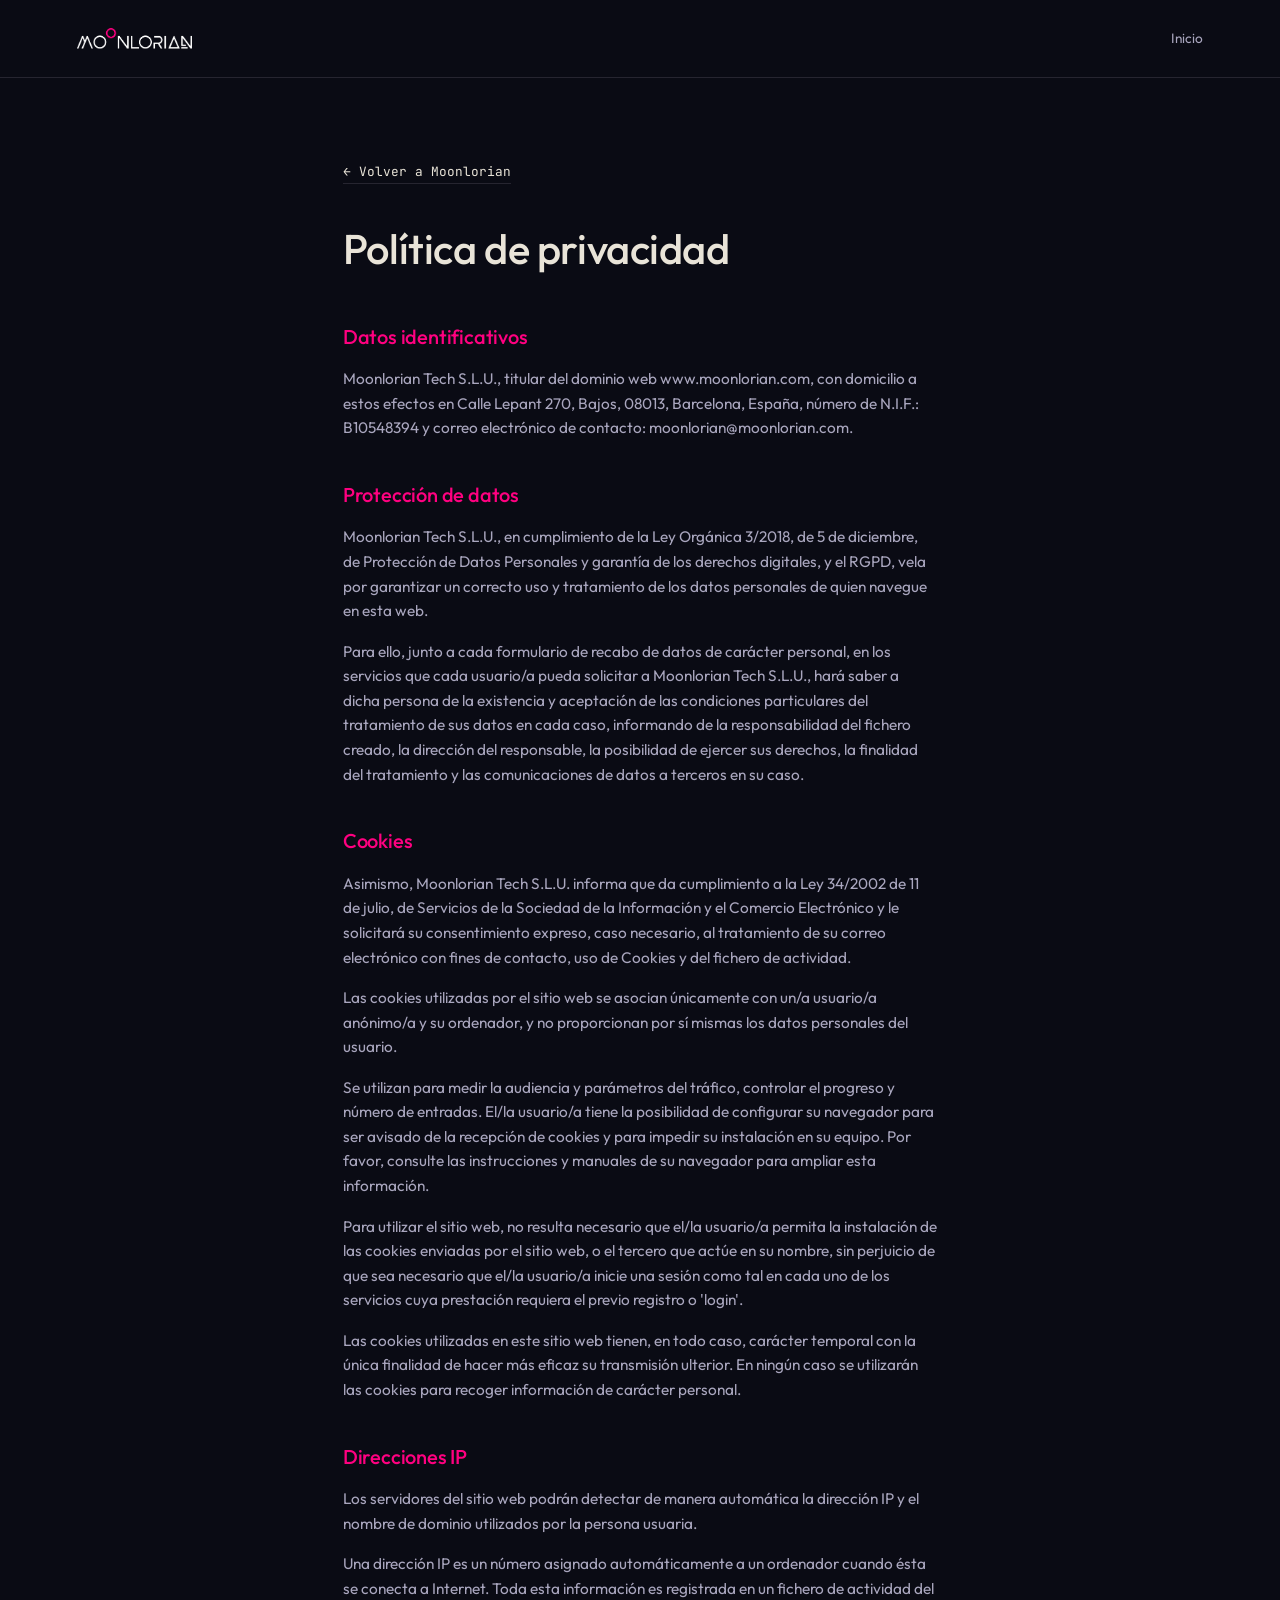
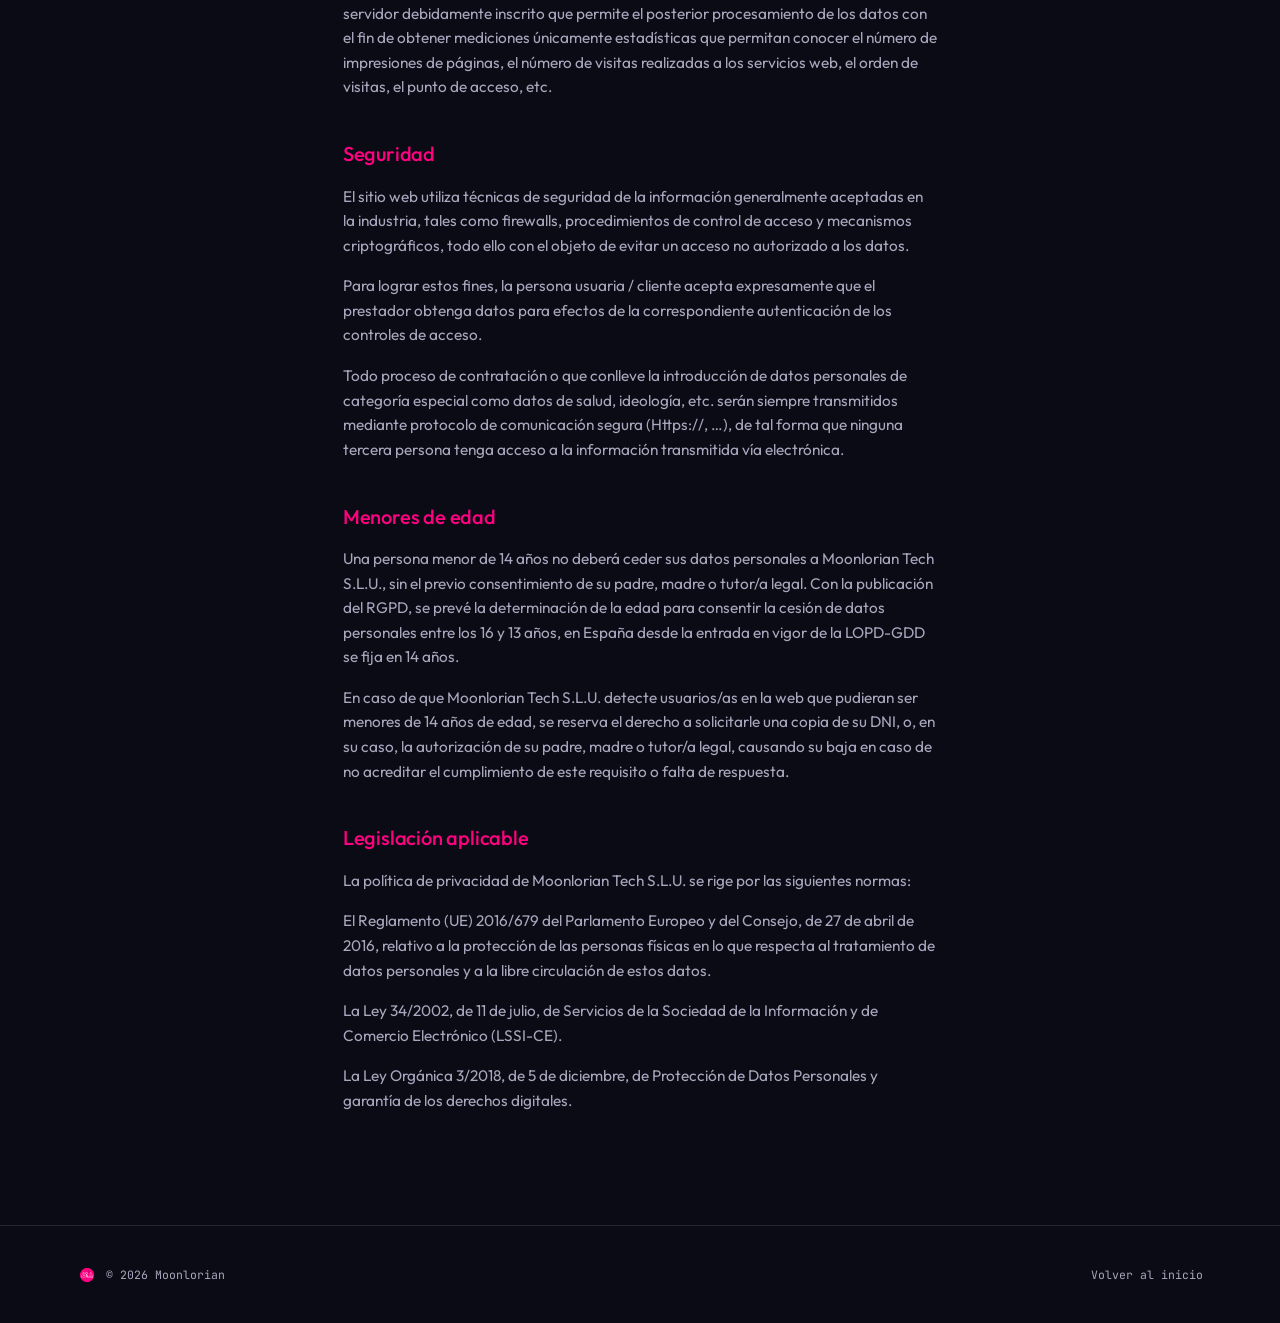
==== privacidad.html @ 28f4cd18 "20260802" ====
<!DOCTYPE html>
<html lang="es">
<head>
<meta charset="UTF-8">
<meta name="viewport" content="width=device-width, initial-scale=1.0">
<title>Política de privacidad — Moonlorian</title>
<link rel="icon" type="image/png" href="assets/logo-redondo-magenta.png">
<link rel="preconnect" href="https://fonts.googleapis.com">
<link rel="preconnect" href="https://fonts.gstatic.com" crossorigin>
<link href="https://fonts.googleapis.com/css2?family=Outfit:wght@300;400;500;600;700&family=JetBrains+Mono:wght@400;500&display=swap" rel="stylesheet">
<link rel="stylesheet" href="styles.css">
</head>
<body>

  <header class="nav">
    <img class="brand-logo" src="assets/logo-horitzontal-blanco.png" alt="Moonlorian" height="26">
    <div class="nav-right">
      <nav class="nav-links">
        <a href="index.html">Inicio</a>
      </nav>
    </div>
  </header>

  <main class="legal">
    <a class="back-link" href="index.html">← Volver a Moonlorian</a>
    <h1>Política de privacidad</h1>

    <h2>Datos identificativos</h2>
    <p>Moonlorian Tech S.L.U., titular del dominio web www.moonlorian.com, con domicilio a estos efectos en Calle Lepant 270, Bajos, 08013, Barcelona, España, número de N.I.F.: B10548394 y correo electrónico de contacto: moonlorian@moonlorian.com.</p>

    <h2>Protección de datos</h2>
    <p>Moonlorian Tech S.L.U., en cumplimiento de la Ley Orgánica 3/2018, de 5 de diciembre, de Protección de Datos Personales y garantía de los derechos digitales, y el RGPD, vela por garantizar un correcto uso y tratamiento de los datos personales de quien navegue en esta web.</p>
    <p>Para ello, junto a cada formulario de recabo de datos de carácter personal, en los servicios que cada usuario/a pueda solicitar a Moonlorian Tech S.L.U., hará saber a dicha persona de la existencia y aceptación de las condiciones particulares del tratamiento de sus datos en cada caso, informando de la responsabilidad del fichero creado, la dirección del responsable, la posibilidad de ejercer sus derechos, la finalidad del tratamiento y las comunicaciones de datos a terceros en su caso.</p>

    <h2>Cookies</h2>
    <p>Asimismo, Moonlorian Tech S.L.U. informa que da cumplimiento a la Ley 34/2002 de 11 de julio, de Servicios de la Sociedad de la Información y el Comercio Electrónico y le solicitará su consentimiento expreso, caso necesario, al tratamiento de su correo electrónico con fines de contacto, uso de Cookies y del fichero de actividad.</p>
    <p>Las cookies utilizadas por el sitio web se asocian únicamente con un/a usuario/a anónimo/a y su ordenador, y no proporcionan por sí mismas los datos personales del usuario.</p>
    <p>Se utilizan para medir la audiencia y parámetros del tráfico, controlar el progreso y número de entradas. El/la usuario/a tiene la posibilidad de configurar su navegador para ser avisado de la recepción de cookies y para impedir su instalación en su equipo. Por favor, consulte las instrucciones y manuales de su navegador para ampliar esta información.</p>
    <p>Para utilizar el sitio web, no resulta necesario que el/la usuario/a permita la instalación de las cookies enviadas por el sitio web, o el tercero que actúe en su nombre, sin perjuicio de que sea necesario que el/la usuario/a inicie una sesión como tal en cada uno de los servicios cuya prestación requiera el previo registro o 'login'.</p>
    <p>Las cookies utilizadas en este sitio web tienen, en todo caso, carácter temporal con la única finalidad de hacer más eficaz su transmisión ulterior. En ningún caso se utilizarán las cookies para recoger información de carácter personal.</p>

    <h2>Direcciones IP</h2>
    <p>Los servidores del sitio web podrán detectar de manera automática la dirección IP y el nombre de dominio utilizados por la persona usuaria.</p>
    <p>Una dirección IP es un número asignado automáticamente a un ordenador cuando ésta se conecta a Internet. Toda esta información es registrada en un fichero de actividad del servidor debidamente inscrito que permite el posterior procesamiento de los datos con el fin de obtener mediciones únicamente estadísticas que permitan conocer el número de impresiones de páginas, el número de visitas realizadas a los servicios web, el orden de visitas, el punto de acceso, etc.</p>

    <h2>Seguridad</h2>
    <p>El sitio web utiliza técnicas de seguridad de la información generalmente aceptadas en la industria, tales como firewalls, procedimientos de control de acceso y mecanismos criptográficos, todo ello con el objeto de evitar un acceso no autorizado a los datos.</p>
    <p>Para lograr estos fines, la persona usuaria / cliente acepta expresamente que el prestador obtenga datos para efectos de la correspondiente autenticación de los controles de acceso.</p>
    <p>Todo proceso de contratación o que conlleve la introducción de datos personales de categoría especial como datos de salud, ideología, etc. serán siempre transmitidos mediante protocolo de comunicación segura (Https://, …), de tal forma que ninguna tercera persona tenga acceso a la información transmitida vía electrónica.</p>

    <h2>Menores de edad</h2>
    <p>Una persona menor de 14 años no deberá ceder sus datos personales a Moonlorian Tech S.L.U., sin el previo consentimiento de su padre, madre o tutor/a legal. Con la publicación del RGPD, se prevé la determinación de la edad para consentir la cesión de datos personales entre los 16 y 13 años, en España desde la entrada en vigor de la LOPD-GDD se fija en 14 años.</p>
    <p>En caso de que Moonlorian Tech S.L.U. detecte usuarios/as en la web que pudieran ser menores de 14 años de edad, se reserva el derecho a solicitarle una copia de su DNI, o, en su caso, la autorización de su padre, madre o tutor/a legal, causando su baja en caso de no acreditar el cumplimiento de este requisito o falta de respuesta.</p>

    <h2>Legislación aplicable</h2>
    <p>La política de privacidad de Moonlorian Tech S.L.U. se rige por las siguientes normas:</p>
    <p>El Reglamento (UE) 2016/679 del Parlamento Europeo y del Consejo, de 27 de abril de 2016, relativo a la protección de las personas físicas en lo que respecta al tratamiento de datos personales y a la libre circulación de estos datos.</p>
    <p>La Ley 34/2002, de 11 de julio, de Servicios de la Sociedad de la Información y de Comercio Electrónico (LSSI-CE).</p>
    <p>La Ley Orgánica 3/2018, de 5 de diciembre, de Protección de Datos Personales y garantía de los derechos digitales.</p>
  </main>

  <footer class="site-footer">
    <span class="footer-brand">
      <img src="assets/logo-redondo-magenta.png" alt="" width="20" height="20" style="border-radius:50%;">
      © 2026 Moonlorian
    </span>
    <span class="footer-links">
      <a href="index.html">Volver al inicio</a>
    </span>
  </footer>

</body>
</html>
---- styles.css ----
:root{
  --bg: #0A0B14;
  --bg-soft: #10121F;
  --card: #1E1B33;
  --line: rgba(201, 196, 216, 0.14);
  --ink: #E9E4D8;
  --ink-dim: #A9A6BE;
  --gold: #FF0080;
  --gold-soft: rgba(255, 0, 128, 0.35);
  --silver: #B9C4D0;
  --violet: #2A2140;
  --nebula-1: rgba(255, 0, 128, 0.30);
  --nebula-2: rgba(122, 90, 220, 0.26);
  --nebula-3: rgba(60, 160, 220, 0.18);
  --display: 'Outfit', sans-serif;
  --body: 'Outfit', sans-serif;
  --mono: 'JetBrains Mono', monospace;
}

*{ box-sizing: border-box; margin:0; padding:0; }

html{ scroll-behavior: smooth; }

body{
  background: var(--bg);
  color: var(--ink);
  font-family: var(--body);
  line-height: 1.6;
  overflow-x: hidden;
  position: relative;
}

.bg-galaxy{
  position: fixed;
  inset: 0;
  z-index: 0;
  pointer-events: none;
  background-image: url('assets/galaxy-bg.gif');
  background-size: cover;
  background-position: center;
  opacity: 0.6;
}
.bg-galaxy::after{
  content:'';
  position: absolute;
  inset: 0;
  background: linear-gradient(180deg, rgba(10,11,20,0.15) 0%, rgba(10,11,20,0.75) 55%, rgba(10,11,20,0.95) 100%);
}

section, header, footer, main{ position: relative; z-index: 1; }
a{ color: inherit; text-decoration: none; }

.eyebrow{
  font-family: var(--mono);
  font-size: 0.72rem;
  letter-spacing: 0.22em;
  text-transform: uppercase;
  color: var(--gold);
}

h1, h2, h3{
  font-family: var(--display);
  font-weight: 500;
  letter-spacing: -0.01em;
}

/* nav */
.nav{
  display:flex; align-items:center; justify-content: space-between;
  padding: 1.6rem 6vw;
  border-bottom: 1px solid var(--line);
  gap: 1.5rem;
}
.brand-logo{ display:block; height: 26px; width: auto; }
.nav-right{ display:flex; align-items:center; gap: 2.2rem; }
.nav-links{ display:flex; gap: 2.2rem; font-size: 0.85rem; color: var(--ink-dim); }
.nav-links a:hover{ color: var(--ink); }
@media (max-width: 720px){ .nav-links{ display:none; } }

.lang-switch{
  display:flex; gap: 0.4rem;
  font-family: var(--mono);
  font-size: 0.72rem;
}
.lang-switch button{
  background: none;
  border: 1px solid var(--line);
  color: var(--ink-dim);
  padding: 0.3rem 0.6rem;
  border-radius: 999px;
  cursor: pointer;
  transition: border-color 0.2s ease, color 0.2s ease;
}
.lang-switch button:hover{ color: var(--ink); }
.lang-switch button.active{
  border-color: var(--gold);
  color: var(--gold);
}

/* moon phase engine */
.moon{
  position: relative;
  border-radius: 50%;
  background: radial-gradient(circle at 34% 30%, var(--silver), #6d7686 72%);
  box-shadow: 0 0 50px var(--gold-soft), inset -8px -8px 16px rgba(0,0,0,0.45);
  overflow: hidden;
  flex-shrink: 0;
}
.moon::after{
  content:'';
  position:absolute; inset:0;
  border-radius:50%;
  background: var(--bg);
  transition: transform 0.6s ease;
}
.phase-new::after{ transform: translateX(0%); }
.phase-waxing::after{ transform: translateX(40%); }
.phase-full::after{ transform: translateX(108%); }
.phase-waning::after{ transform: translateX(-40%); }

/* hero */
.hero{
  min-height: 80vh;
  display:flex; flex-direction: column; align-items:center; justify-content:center;
  text-align:center;
  padding: 6rem 6vw 4rem;
  gap: 2rem;
}
.hero-mark{
  width: 176px; height: 176px;
  filter: drop-shadow(0 0 44px var(--gold-soft));
  animation: float 7s ease-in-out infinite;
}
@keyframes float{
  0%, 100%{ transform: translateY(0); }
  50%{ transform: translateY(-8px); }
}
@media (prefers-reduced-motion: reduce){
  .hero-mark{ animation: none; }
}

.hero h1{
  font-size: clamp(2.2rem, 5vw, 3.6rem);
  max-width: 20ch;
  color: var(--ink);
}
.hero h1 span{ color: var(--gold); font-weight: 600; }
.hero p.subtitle{
  max-width: 50ch;
  color: var(--ink-dim);
  font-size: 1.05rem;
}
.cta{
  display:inline-block;
  margin-top: 0.8rem;
  padding: 0.9rem 2.1rem;
  border: 1px solid var(--gold);
  border-radius: 999px;
  color: var(--gold);
  font-family: var(--mono);
  font-size: 0.85rem;
  letter-spacing: 0.05em;
  transition: background 0.25s ease, color 0.25s ease;
  cursor: pointer;
}
.cta:hover{ background: var(--gold); color: var(--bg); }

/* section shell */
.section{
  padding: 7rem 6vw;
  border-top: 1px solid var(--line);
}
.section-head{
  max-width: 60ch;
  margin-bottom: 3.5rem;
}
.section-head h2{
  font-size: clamp(1.7rem, 3vw, 2.4rem);
  margin-top: 0.6rem;
}

/* services grid */
.phases-grid{
  display:grid;
  grid-template-columns: repeat(auto-fit, minmax(240px, 1fr));
  gap: 1px;
  background: var(--line);
  border: 1px solid var(--line);
}
.phase-card{
  background: var(--violet);
  padding: 2.4rem 2rem;
  display:flex; flex-direction:column; gap: 1.1rem;
}
.phase-card .moon{
  width: 44px; height: 44px;
  box-shadow: 0 0 0 1px rgba(185,196,208,0.35), 0 0 50px var(--gold-soft), inset -8px -8px 16px rgba(0,0,0,0.45);
}
.phase-label{
  font-family: var(--mono);
  font-size: 0.7rem;
  letter-spacing: 0.14em;
  text-transform: uppercase;
  color: var(--ink-dim);
}
.phase-card h3{ font-size: 1.25rem; color: var(--ink); }
.phase-card p{ color: var(--ink-dim); font-size: 0.94rem; }

/* contact */
.contacto{
  text-align:center;
  display:flex; flex-direction:column; align-items:center; gap: 1.6rem;
}
.contacto .section-head{ margin: 0 auto; text-align:center; }
.contact-links{
  display:flex; gap: 1.2rem; flex-wrap: wrap; justify-content:center;
  align-items:center;
}
.contact-links a, .contact-links button{
  display: inline-flex;
  align-items: center;
  gap: 0.55rem;
  font-family: var(--mono);
  font-size: 0.85rem;
  padding: 0.8rem 1.6rem;
  border: 1px solid var(--line);
  border-radius: 999px;
  color: var(--ink);
  background: none;
  cursor: pointer;
  transition: border-color 0.25s ease, color 0.25s ease;
}
.contact-links svg{ width: 16px; height: 16px; flex-shrink: 0; }
.contact-links a:hover, .contact-links button:hover{ border-color: var(--gold); color: var(--gold); }
.contact-note{
  font-size: 0.78rem;
  color: var(--ink-dim);
  opacity: 0.8;
}

/* accreditation badge */
.accreditation{
  display:flex; align-items:center; gap: 1rem; flex-wrap:wrap; justify-content:center;
  padding: 3rem 6vw;
  border-top: 1px solid var(--line);
  text-align: left;
}
.accreditation img{
  height: 64px; width: auto; flex-shrink:0;
}
.accreditation-text{
  font-size: 0.82rem;
  color: var(--ink-dim);
  max-width: 40ch;
}
.accreditation-text a{
  color: var(--gold);
  border-bottom: 1px solid var(--gold-soft);
}

/* footer */
footer.site-footer{
  padding: 2.4rem 6vw;
  border-top: 1px solid var(--line);
  display:flex; justify-content:space-between; align-items:center;
  font-family: var(--mono);
  font-size: 0.72rem;
  color: var(--ink-dim);
  flex-wrap: wrap;
  gap: 0.8rem;
}
footer .footer-brand{ display:flex; align-items:center; gap:0.6rem; }
footer .footer-links{ display:flex; gap: 1.2rem; }
footer .footer-links a:hover{ color: var(--ink); }

.reveal{
  opacity: 0;
  transform: translateY(16px);
  transition: opacity 0.7s ease, transform 0.7s ease;
}
.reveal.in{ opacity: 1; transform: translateY(0); }
@media (prefers-reduced-motion: reduce){
  .reveal{ opacity:1; transform:none; transition:none; }
}

/* legal / privacy page */
.legal{
  max-width: 68ch;
  margin: 0 auto;
  padding: 5rem 6vw 6rem;
}
.legal h1{
  font-size: clamp(1.8rem, 3.4vw, 2.6rem);
  margin-bottom: 2rem;
}
.legal h2{
  font-size: 1.25rem;
  margin: 2.4rem 0 0.9rem;
  color: var(--gold);
}
.legal p{
  color: var(--ink-dim);
  margin-bottom: 1rem;
  font-size: 0.96rem;
}
.legal a{
  color: var(--ink);
  border-bottom: 1px solid var(--line);
}
.back-link{
  display:inline-block;
  margin-bottom: 2rem;
  font-family: var(--mono);
  font-size: 0.8rem;
  color: var(--ink-dim);
}
.back-link:hover{ color: var(--gold); }
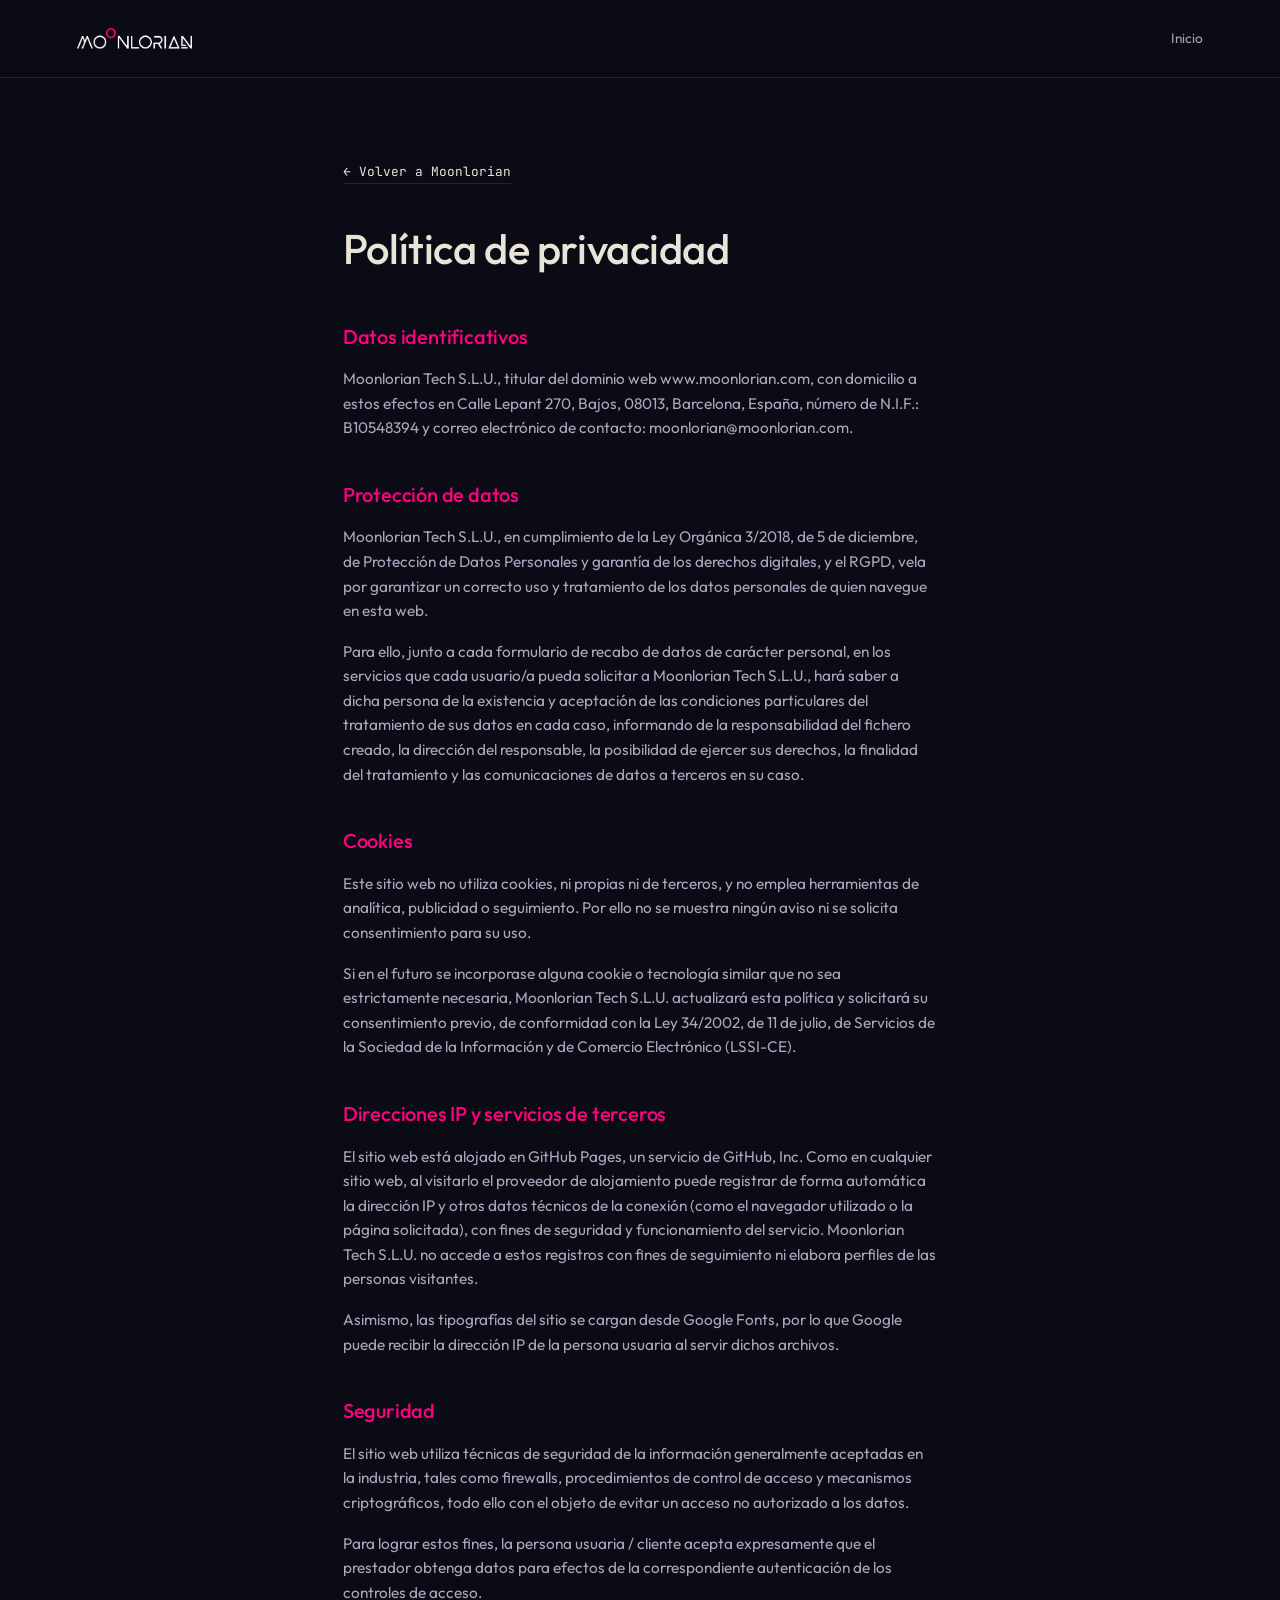
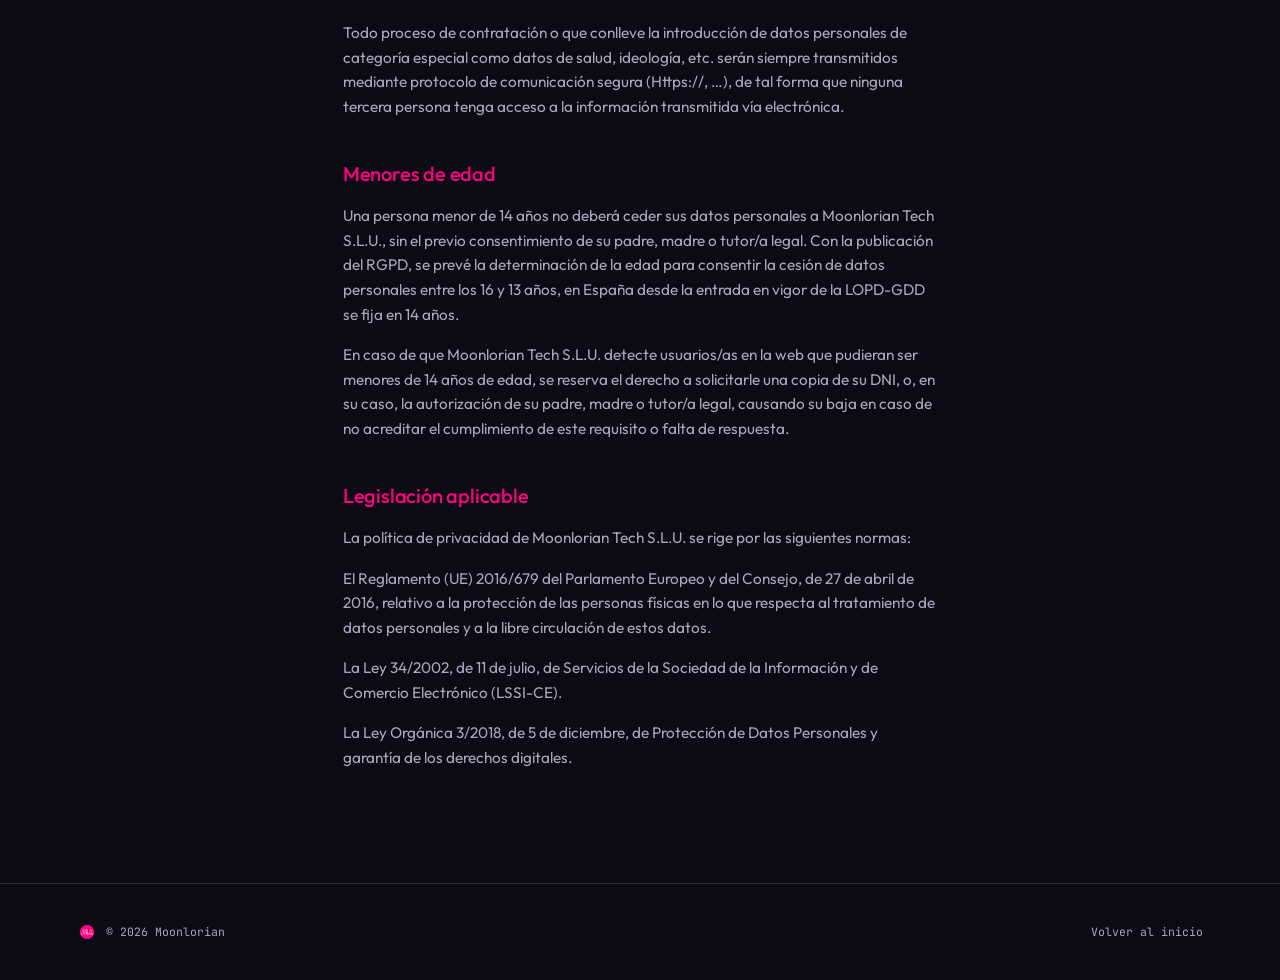
==== commit 07016cc5: "Fix background gif, add SEO meta tags, update privacy policy - Replace empty galaxy-bg.gif (2 bytes)" ====
--- a/privacidad.html
+++ b/privacidad.html
@@ -4,6 +4,9 @@
 <meta charset="UTF-8">
 <meta name="viewport" content="width=device-width, initial-scale=1.0">
 <title>Política de privacidad — Moonlorian</title>
+<meta name="description" content="Política de privacidad de Moonlorian Tech S.L.U.: protección de datos y cookies.">
+<meta name="theme-color" content="#0A0B14">
+<link rel="canonical" href="https://www.moonlorian.com/privacidad.html">
 <link rel="icon" type="image/png" href="assets/logo-redondo-magenta.png">
 <link rel="preconnect" href="https://fonts.googleapis.com">
 <link rel="preconnect" href="https://fonts.gstatic.com" crossorigin>
@@ -33,15 +36,12 @@
     <p>Para ello, junto a cada formulario de recabo de datos de carácter personal, en los servicios que cada usuario/a pueda solicitar a Moonlorian Tech S.L.U., hará saber a dicha persona de la existencia y aceptación de las condiciones particulares del tratamiento de sus datos en cada caso, informando de la responsabilidad del fichero creado, la dirección del responsable, la posibilidad de ejercer sus derechos, la finalidad del tratamiento y las comunicaciones de datos a terceros en su caso.</p>
 
     <h2>Cookies</h2>
-    <p>Asimismo, Moonlorian Tech S.L.U. informa que da cumplimiento a la Ley 34/2002 de 11 de julio, de Servicios de la Sociedad de la Información y el Comercio Electrónico y le solicitará su consentimiento expreso, caso necesario, al tratamiento de su correo electrónico con fines de contacto, uso de Cookies y del fichero de actividad.</p>
-    <p>Las cookies utilizadas por el sitio web se asocian únicamente con un/a usuario/a anónimo/a y su ordenador, y no proporcionan por sí mismas los datos personales del usuario.</p>
-    <p>Se utilizan para medir la audiencia y parámetros del tráfico, controlar el progreso y número de entradas. El/la usuario/a tiene la posibilidad de configurar su navegador para ser avisado de la recepción de cookies y para impedir su instalación en su equipo. Por favor, consulte las instrucciones y manuales de su navegador para ampliar esta información.</p>
-    <p>Para utilizar el sitio web, no resulta necesario que el/la usuario/a permita la instalación de las cookies enviadas por el sitio web, o el tercero que actúe en su nombre, sin perjuicio de que sea necesario que el/la usuario/a inicie una sesión como tal en cada uno de los servicios cuya prestación requiera el previo registro o 'login'.</p>
-    <p>Las cookies utilizadas en este sitio web tienen, en todo caso, carácter temporal con la única finalidad de hacer más eficaz su transmisión ulterior. En ningún caso se utilizarán las cookies para recoger información de carácter personal.</p>
+    <p>Este sitio web no utiliza cookies, ni propias ni de terceros, y no emplea herramientas de analítica, publicidad o seguimiento. Por ello no se muestra ningún aviso ni se solicita consentimiento para su uso.</p>
+    <p>Si en el futuro se incorporase alguna cookie o tecnología similar que no sea estrictamente necesaria, Moonlorian Tech S.L.U. actualizará esta política y solicitará su consentimiento previo, de conformidad con la Ley 34/2002, de 11 de julio, de Servicios de la Sociedad de la Información y de Comercio Electrónico (LSSI-CE).</p>
 
-    <h2>Direcciones IP</h2>
-    <p>Los servidores del sitio web podrán detectar de manera automática la dirección IP y el nombre de dominio utilizados por la persona usuaria.</p>
-    <p>Una dirección IP es un número asignado automáticamente a un ordenador cuando ésta se conecta a Internet. Toda esta información es registrada en un fichero de actividad del servidor debidamente inscrito que permite el posterior procesamiento de los datos con el fin de obtener mediciones únicamente estadísticas que permitan conocer el número de impresiones de páginas, el número de visitas realizadas a los servicios web, el orden de visitas, el punto de acceso, etc.</p>
+    <h2>Direcciones IP y servicios de terceros</h2>
+    <p>El sitio web está alojado en GitHub Pages, un servicio de GitHub, Inc. Como en cualquier sitio web, al visitarlo el proveedor de alojamiento puede registrar de forma automática la dirección IP y otros datos técnicos de la conexión (como el navegador utilizado o la página solicitada), con fines de seguridad y funcionamiento del servicio. Moonlorian Tech S.L.U. no accede a estos registros con fines de seguimiento ni elabora perfiles de las personas visitantes.</p>
+    <p>Asimismo, las tipografías del sitio se cargan desde Google Fonts, por lo que Google puede recibir la dirección IP de la persona usuaria al servir dichos archivos.</p>
 
     <h2>Seguridad</h2>
     <p>El sitio web utiliza técnicas de seguridad de la información generalmente aceptadas en la industria, tales como firewalls, procedimientos de control de acceso y mecanismos criptográficos, todo ello con el objeto de evitar un acceso no autorizado a los datos.</p>
